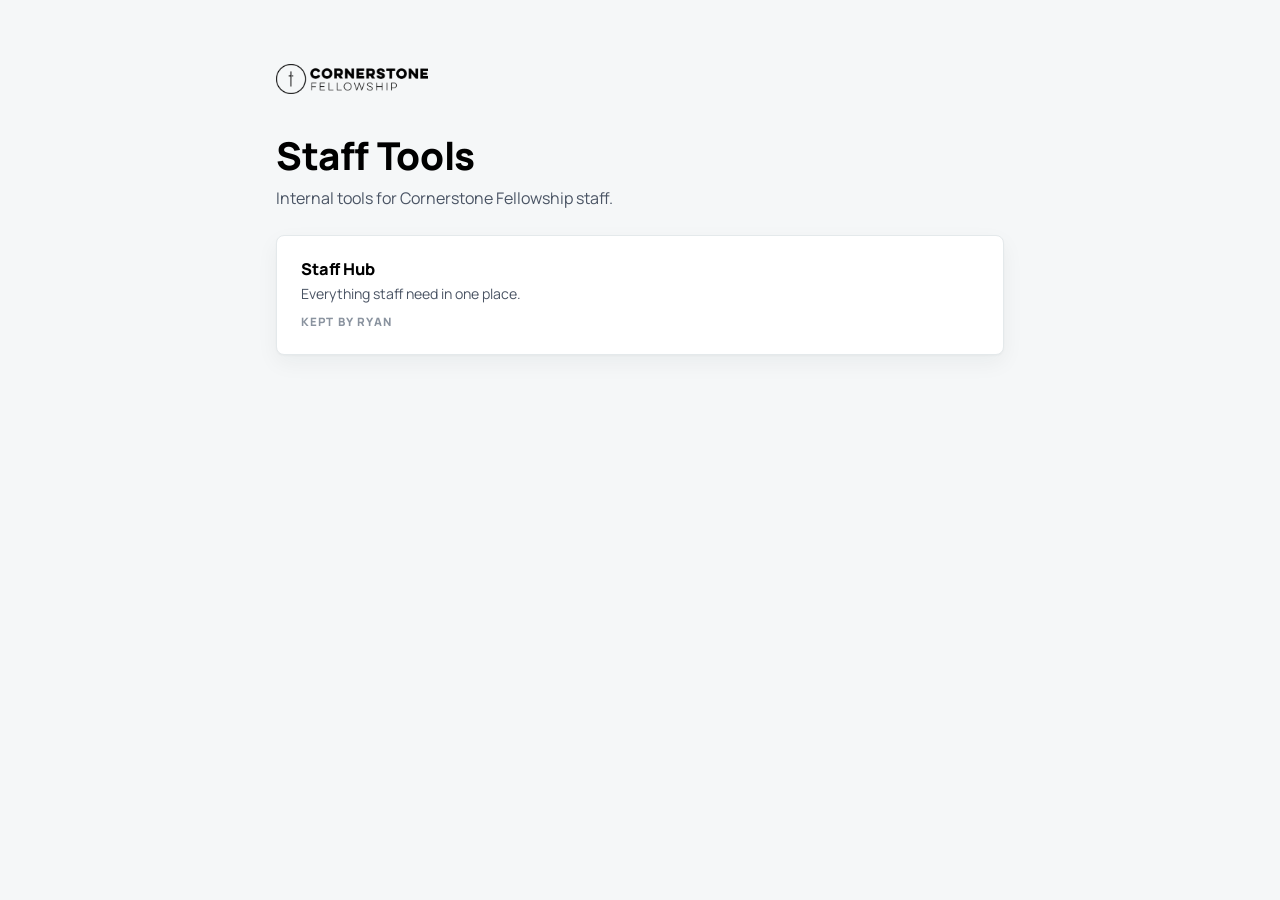
==== index.html @ ec95d1e1 "First Launch" ====
<!DOCTYPE html>
<html lang="en">
<head>
  <meta charset="utf-8">
  <meta name="viewport" content="width=device-width, initial-scale=1">
  <title>Staff Tools | Cornerstone Fellowship</title>
  <meta name="theme-color" content="#F5F7F8">
  <link rel="icon" href="shared/assets/brand/cf-icon-black.png">
  <link rel="preconnect" href="https://fonts.googleapis.com">
  <link rel="preconnect" href="https://fonts.gstatic.com" crossorigin>
  <link rel="stylesheet" href="https://fonts.googleapis.com/css2?family=Manrope:wght@500;600;700;800&display=swap">
  <link rel="stylesheet" href="shared/css/tokens.css">
  <link rel="stylesheet" href="shared/css/base.css">
  <style>
    body { display: block; }
    .home-wrap { max-width: 760px; margin: 0 auto; padding: var(--space-6) var(--space-3); }
    .home-wrap img { height: 30px; width: auto; display: block; margin-bottom: var(--space-5); }
    .home-wrap h1 { font-size: clamp(1.8rem, 5vw, 2.4rem); }
    .home-wrap .lede { margin: var(--space-2) 0 0; color: var(--slate); font-size: 1rem; }
  </style>
</head>
<body>
  <main class="home-wrap">
    <img src="shared/assets/brand/cf-logo-horizontal-black.png" alt="Cornerstone Fellowship" width="210" height="41">
    <h1>Staff Tools</h1>
    <p class="lede">Internal tools for Cornerstone Fellowship staff.</p>
    <ul id="tool-list" class="tool-list"></ul>
  </main>
  <script type="module" src="shared/js/home.js"></script>
</body>
</html>
---- shared/css/tokens.css ----
/* Cornerstone internal tools design tokens.
   Taken from cornerstoneweb.org, read out of its stylesheet 2026-09-20:
   Manrope with headings at 800, accent #0693B2 carrying BLACK text,
   secondary text #4A5464, 8px radius.

   Three CF blues exist. The asset library says #07AED9, the Canva export
   says #32B9DB, the website says #0693B2. The tools use the website value:
   it is what staff already see, and it is the only one that clears contrast
   on white. See 00_Program/brand-notes.md. */

:root {
  /* Brand */
  --teal:       #0693B2;
  --teal-d:     #04758F;
  --teal-wash:  #E7F4F8;
  --orange:     #FE8730;
  --orange-d:   #B65B0D;
  --orange-wash:#FFF1E4;
  --lime:       #CDD943;
  --lime-d:     #6B7409;
  --lime-wash:  #F5F8DF;

  /* Ground */
  --bg:      #F5F7F8;
  --card:    #FFFFFF;
  --line:    #E4E9EB;
  --line-2:  #D6DDE0;

  /* Text */
  --ink:     #000000;
  --slate:   #4A5464;
  --faint:   #8A939F;

  /* Section accents. Every one is a CF color: the website teal and two of
     its shades, plus the brand orange and lime. Color here means "which
     section am I in", not decoration, so the nav dot, the home card and the
     section page all use the same one. */
  --sec-requests: var(--orange);
  --sec-software: var(--teal);
  --sec-hr:       var(--lime);      /* bright for edges; text mixes darker below */
  --sec-values:   #04758F;          /* deep teal */
  --sec-guides:   #32B9DB;          /* light cyan, the Canva CF blue */
  --sec-brand:    #07AED9;          /* cerulean, the asset library blue */
  --sec-default:  var(--teal);

  /* Roles */
  --accent:  var(--teal);
  --warn:    var(--orange);
  --ok:      var(--lime-d);

  /* Shape */
  --r:    8px;
  --r-lg: 12px;
  --shadow: 0 1px 2px rgba(0,0,0,.03), 0 8px 22px rgba(10,30,40,.05);

  --space-1: 4px;
  --space-2: 8px;
  --space-3: 16px;
  --space-4: 24px;
  --space-5: 40px;
  --space-6: 64px;

  --sidebar: 248px;
  --max-width: 1240px;

  --font: Manrope, system-ui, -apple-system, "Segoe UI", Roboto, sans-serif;

  color-scheme: light;
}
---- shared/css/base.css ----
/* Shared app shell for every CF internal tool: sidebar, top bar, pills. */

*, *::before, *::after { box-sizing: border-box; }
[hidden] { display: none !important; }
html { -webkit-text-size-adjust: 100%; }

body {
  margin: 0;
  background: var(--bg);
  color: var(--ink);
  font-family: var(--font);
  font-size: 16px;
  line-height: 1.55;
  -webkit-font-smoothing: antialiased;
  display: flex;
  min-height: 100vh;
}

h1, h2, h3, h4 { margin: 0; font-weight: 800; letter-spacing: -.01em; line-height: 1.15; }
a { color: var(--teal-d); }
::selection { background: var(--teal); color: #000; }
:focus-visible { outline: 2px solid var(--teal); outline-offset: 2px; border-radius: 4px; }

.skip {
  position: absolute; left: -9999px; z-index: 40;
  background: var(--teal); color: #000; font-weight: 800;
  padding: var(--space-2) var(--space-3); border-radius: var(--r);
}
.skip:focus { left: var(--space-3); top: var(--space-3); }

/* ---------- Sidebar ---------- */
.side {
  width: var(--sidebar); flex: none;
  background: var(--card); border-right: 1px solid var(--line);
  display: flex; flex-direction: column;
  padding: var(--space-4) 0;
  position: sticky; top: 0; height: 100vh;
}
.side-brand { padding: 0 22px var(--space-4); border-bottom: 1px solid var(--line); margin-bottom: var(--space-3); }
.side-brand img { height: 26px; width: auto; display: block; }
.side-nav { flex: 1; min-width: 0; max-width: 100%; padding: 0 12px; display: flex; flex-direction: column; gap: 2px; overflow-y: auto; }
.side-nav a {
  display: flex; align-items: center; gap: 12px;
  padding: 10px 12px; border-radius: var(--r);
  text-decoration: none; color: var(--slate);
  font-size: 14.5px; font-weight: 700;
}
.side-nav a .dot {
  width: 8px; height: 8px; border-radius: 3px; flex: none;
  background: var(--sec, #CBD3D7); opacity: .45;
  transition: opacity .15s, transform .15s;
}
.side-nav a:hover { background: var(--bg); color: var(--ink); }
.side-nav a:hover .dot { opacity: 1; }
.side-nav a.is-active {
  color: var(--ink);
  background: color-mix(in srgb, var(--sec, var(--teal)) 11%, white);
}
.side-nav a.is-active .dot { opacity: 1; transform: scale(1.15); }
.side-nav a.nav-off { opacity: .55; }

/* Parked sections: visible so staff know they are coming, but not links and
   not hoverable, so nothing invites a click that goes nowhere. */
.nav-parked {
  display: flex; align-items: center; gap: 12px;
  padding: 10px 12px; border-radius: var(--r);
  color: var(--faint); font-size: 14.5px; font-weight: 700;
  cursor: default;
}
.nav-parked .dot { width: 8px; height: 8px; border-radius: 3px; background: #CBD3D7; flex: none; }
.side-label {
  padding: var(--space-3) 14px var(--space-1);
  font-size: 10.5px; letter-spacing: .14em; text-transform: uppercase;
  color: var(--faint); font-weight: 800;
}
.side-me {
  margin: var(--space-3) 12px 0; padding: 12px;
  border-top: 1px solid var(--line);
  display: flex; align-items: center; gap: 10px;
}
.avatar {
  width: 33px; height: 33px; border-radius: 50%; flex: none;
  background: var(--teal); color: #000;
  display: grid; place-items: center; font-size: 12.5px; font-weight: 800;
}
.side-me b { display: block; font-size: 13.5px; font-weight: 800; }
.side-me span { font-size: 11.5px; color: var(--faint); }

/* ---------- Main + top bar ---------- */
.main { flex: 1; min-width: 0; display: flex; flex-direction: column; }
.topbar {
  display: flex; align-items: center; gap: var(--space-2) var(--space-3);
  flex-wrap: wrap;
  padding: 14px var(--space-4);
  background: var(--card); border-bottom: 1px solid var(--line);
  position: sticky; top: 0; z-index: 5;
}
.search {
  flex: 1 1 220px; max-width: 560px; min-width: 0; position: relative;
  display: flex; align-items: center; gap: 10px;
  background: var(--bg); border: 1px solid var(--line);
  border-radius: var(--r); padding: 10px 14px;
}
.search svg { width: 17px; height: 17px; color: var(--faint); flex: none; }
.search input { flex: 1; min-width: 0; border: 0; outline: 0; background: none; font: inherit; font-size: 14.5px; color: var(--ink); }
.search input::placeholder { color: var(--faint); }
.search input::-webkit-search-cancel-button { display: none; }
.search:focus-within { border-color: var(--teal); box-shadow: 0 0 0 3px rgba(6,147,178,.12); }
.search kbd {
  font-family: var(--font); font-size: 10.5px; font-weight: 700;
  color: var(--faint); background: var(--card);
  border: 1px solid var(--line); border-radius: 5px; padding: 3px 7px;
}
.search-clear { background: none; border: 0; color: var(--faint); font-size: 1.2rem; line-height: 1; cursor: pointer; padding: 0 2px; }
.search-clear:hover { color: var(--ink); }
.topbar-right { margin-left: auto; display: flex; align-items: center; gap: 12px; }

.btn {
  background: var(--teal); color: #000; border: 0;
  border-radius: var(--r); padding: 11px 20px;
  font: inherit; font-size: 13.5px; font-weight: 800;
  text-decoration: none; white-space: nowrap; cursor: pointer;
  display: inline-flex; align-items: center; gap: 6px;
}
.btn:hover { background: var(--teal-d); color: #fff; }
.btn-ghost { background: var(--card); border: 1px solid var(--line-2); color: var(--ink); }
.btn-ghost:hover { background: var(--bg); color: var(--ink); border-color: var(--line-2); }

.content { flex: 1; padding: var(--space-4); max-width: var(--max-width); width: 100%; }

/* ---------- Pills ---------- */
.pill {
  font-size: 11px; font-weight: 800; white-space: nowrap;
  padding: 4px 10px; border-radius: 999px;
  display: inline-flex; align-items: center; gap: 5px;
}
.pill::before { content: ""; width: 6px; height: 6px; border-radius: 50%; background: currentColor; flex: none; }
.pill-ok   { background: var(--lime-wash);   color: var(--lime-d); }
.pill-warn { background: var(--orange-wash); color: var(--orange-d); }
.pill-mute { background: #EEF1F2;            color: #6F7C81; }
/* Coming soon, in the section's own accent. 12% tint ground, 52% mix text:
   the highest mix that clears 4.5:1 for every CF accent, checked on white
   and on its own tint. Do not raise it without re-checking lime. */
.pill-soon {
  background: color-mix(in srgb, var(--sec, var(--teal)) 12%, #fff);
  color: color-mix(in srgb, var(--sec, var(--teal)) 52%, black);
}

/* ---------- Narrow ---------- */
@media (max-width: 900px) {
  body { display: block; }
  .side {
    width: 100%; height: auto; position: static;
    border-right: 0; border-bottom: 1px solid var(--line);
    padding: var(--space-3) 0;
  }
  .side-brand { padding: 0 var(--space-3) var(--space-3); }
  .side-nav { flex-direction: row; overflow-x: auto; gap: var(--space-1); padding: 0 var(--space-3); scrollbar-width: none; }
  .side-nav::-webkit-scrollbar { display: none; }
  .side-nav a { white-space: nowrap; }
  .side-nav a .dot { display: none; }
  .side-label { display: none; }
  .side-me { display: none; }
  .topbar { padding: var(--space-2) var(--space-3); flex-wrap: nowrap; }
  .search { max-width: none; }
  .search kbd { display: none; }
  .side { padding: var(--space-2) 0 var(--space-3); }
  .side-brand { padding: 0 var(--space-3) var(--space-2); }
  .side-brand img { height: 22px; }
  .content { padding: var(--space-3); }
}

@media (max-width: 620px) {
  .topbar-right { display: none; }
}

@media (prefers-reduced-motion: reduce) { * { transition: none !important; } }

/* ---------- Tool directory (repo root index) ---------- */
.tool-list {
  list-style: none; padding: 0; margin: var(--space-4) 0 0;
  display: grid; gap: var(--space-3);
  grid-template-columns: repeat(auto-fit, minmax(260px, 1fr));
}
.tool-card {
  display: block; padding: var(--space-4);
  background: var(--card); border: 1px solid var(--line);
  border-radius: var(--r); box-shadow: var(--shadow);
  text-decoration: none; color: inherit;
  transition: border-color .15s, transform .15s;
}
.tool-card:hover { border-color: var(--teal); transform: translateY(-2px); }
.tool-card h2 { font-size: 1.02rem; margin-bottom: var(--space-1); }
.tool-card p { margin: 0; color: var(--slate); font-size: .88rem; }
.tool-card .owner { display: block; margin-top: var(--space-2); font-size: .72rem; color: var(--faint); font-weight: 800; text-transform: uppercase; letter-spacing: .1em; }
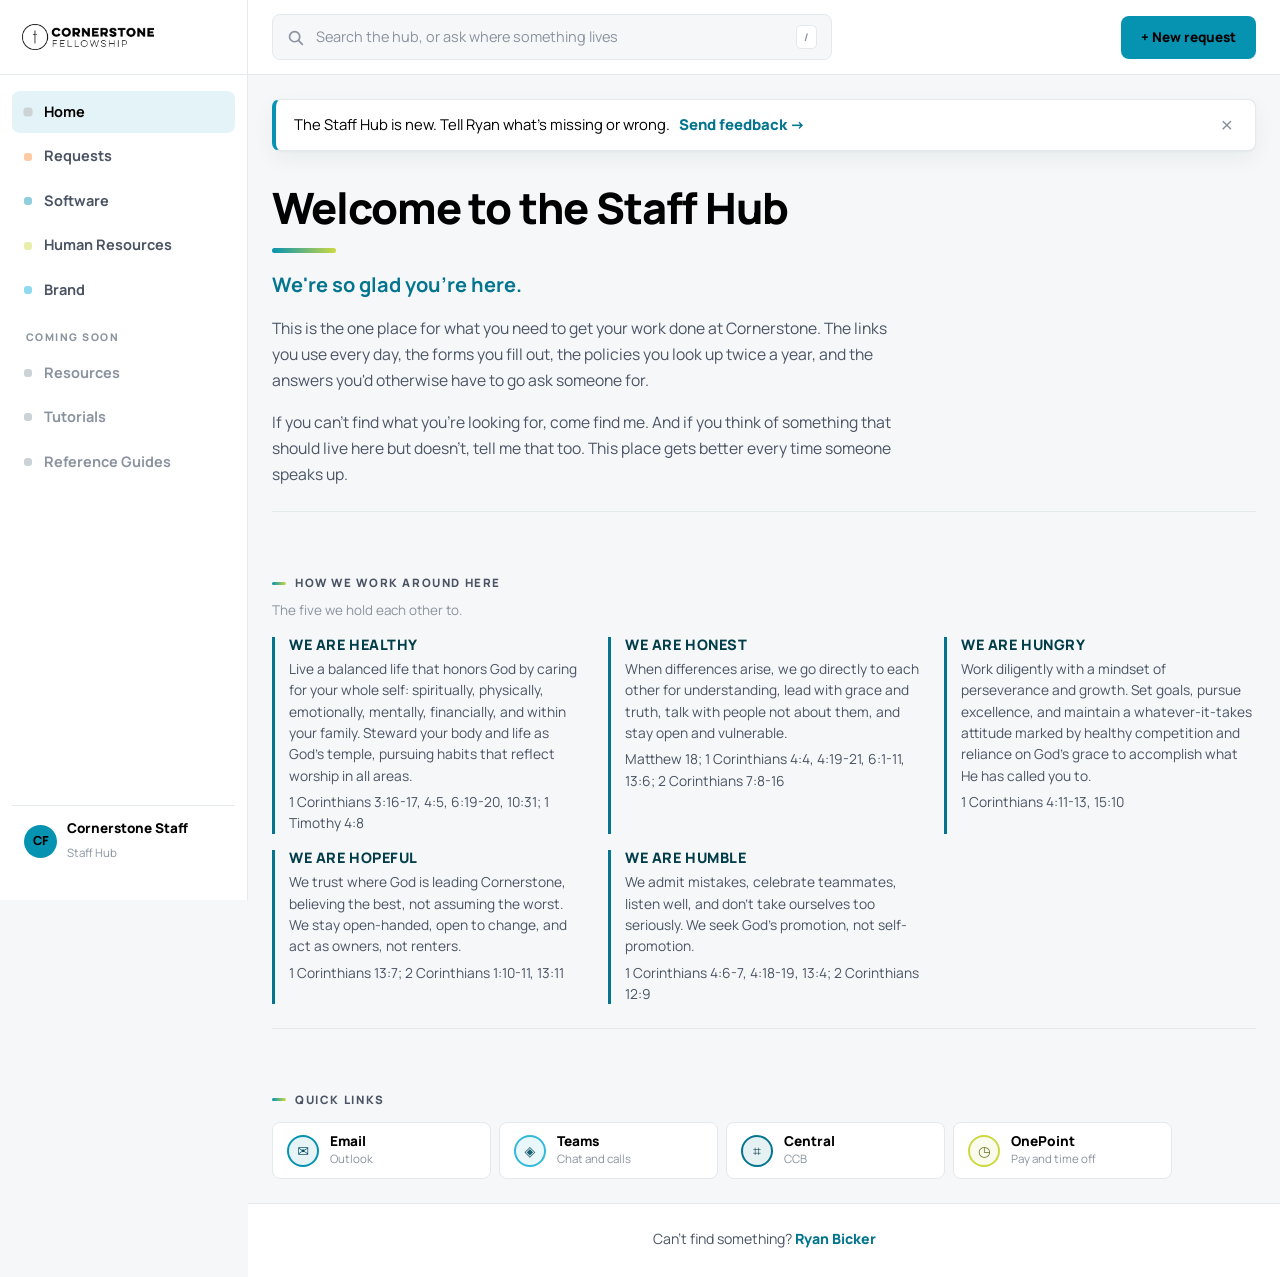
==== commit 03978fb5: "Update index.html" ====
--- a/index.html
+++ b/index.html
@@ -3,29 +3,14 @@
 <head>
   <meta charset="utf-8">
   <meta name="viewport" content="width=device-width, initial-scale=1">
-  <title>Staff Tools | Cornerstone Fellowship</title>
-  <meta name="theme-color" content="#F5F7F8">
+  <title>Staff Hub | Cornerstone Fellowship</title>
+  <!-- The Staff Hub is the front door. Anyone landing on the site root is
+       sent straight there. Other tools get linked from inside the hub. -->
+  <meta http-equiv="refresh" content="0; url=tools/staff-hub/">
   <link rel="icon" href="shared/assets/brand/cf-icon-black.png">
-  <link rel="preconnect" href="https://fonts.googleapis.com">
-  <link rel="preconnect" href="https://fonts.gstatic.com" crossorigin>
-  <link rel="stylesheet" href="https://fonts.googleapis.com/css2?family=Manrope:wght@500;600;700;800&display=swap">
-  <link rel="stylesheet" href="shared/css/tokens.css">
-  <link rel="stylesheet" href="shared/css/base.css">
-  <style>
-    body { display: block; }
-    .home-wrap { max-width: 760px; margin: 0 auto; padding: var(--space-6) var(--space-3); }
-    .home-wrap img { height: 30px; width: auto; display: block; margin-bottom: var(--space-5); }
-    .home-wrap h1 { font-size: clamp(1.8rem, 5vw, 2.4rem); }
-    .home-wrap .lede { margin: var(--space-2) 0 0; color: var(--slate); font-size: 1rem; }
-  </style>
+  <script>location.replace("tools/staff-hub/" + location.hash);</script>
 </head>
 <body>
-  <main class="home-wrap">
-    <img src="shared/assets/brand/cf-logo-horizontal-black.png" alt="Cornerstone Fellowship" width="210" height="41">
-    <h1>Staff Tools</h1>
-    <p class="lede">Internal tools for Cornerstone Fellowship staff.</p>
-    <ul id="tool-list" class="tool-list"></ul>
-  </main>
-  <script type="module" src="shared/js/home.js"></script>
+  <p><a href="tools/staff-hub/">Go to the Staff Hub</a></p>
 </body>
 </html>
